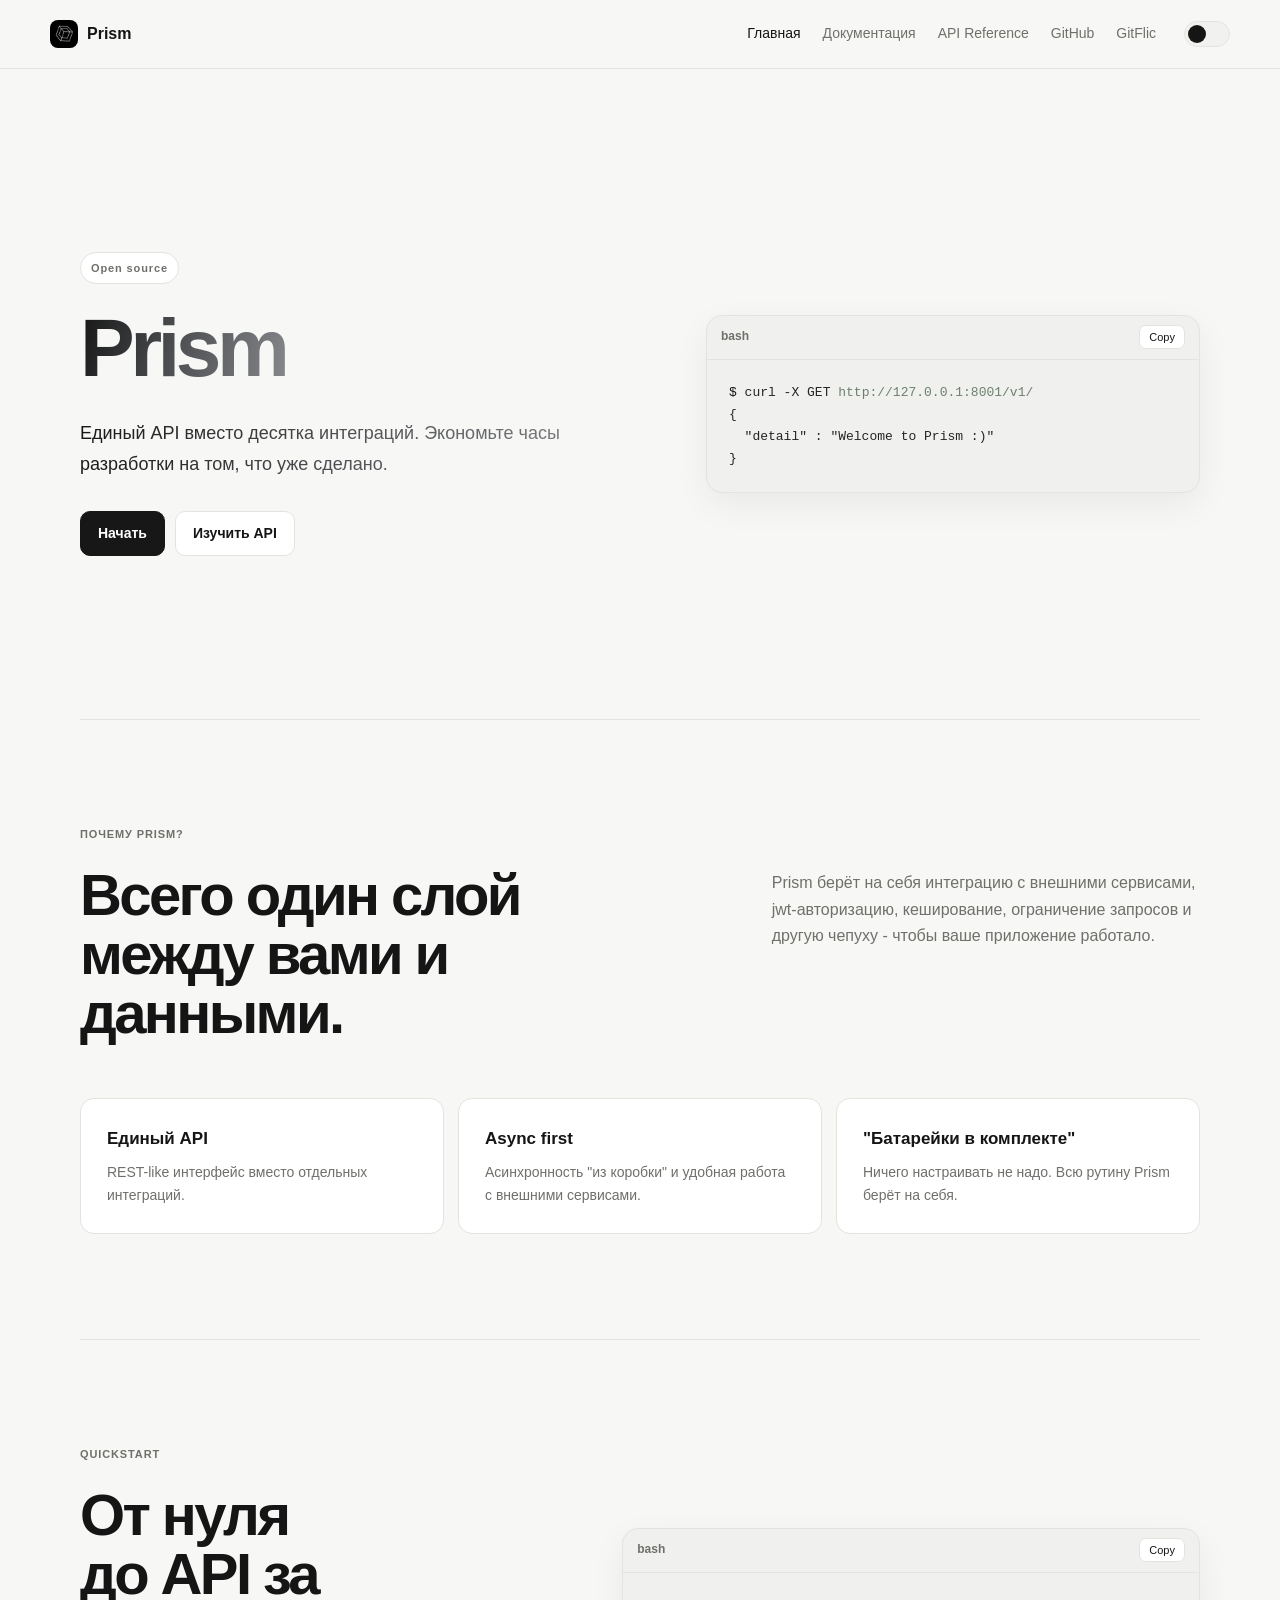
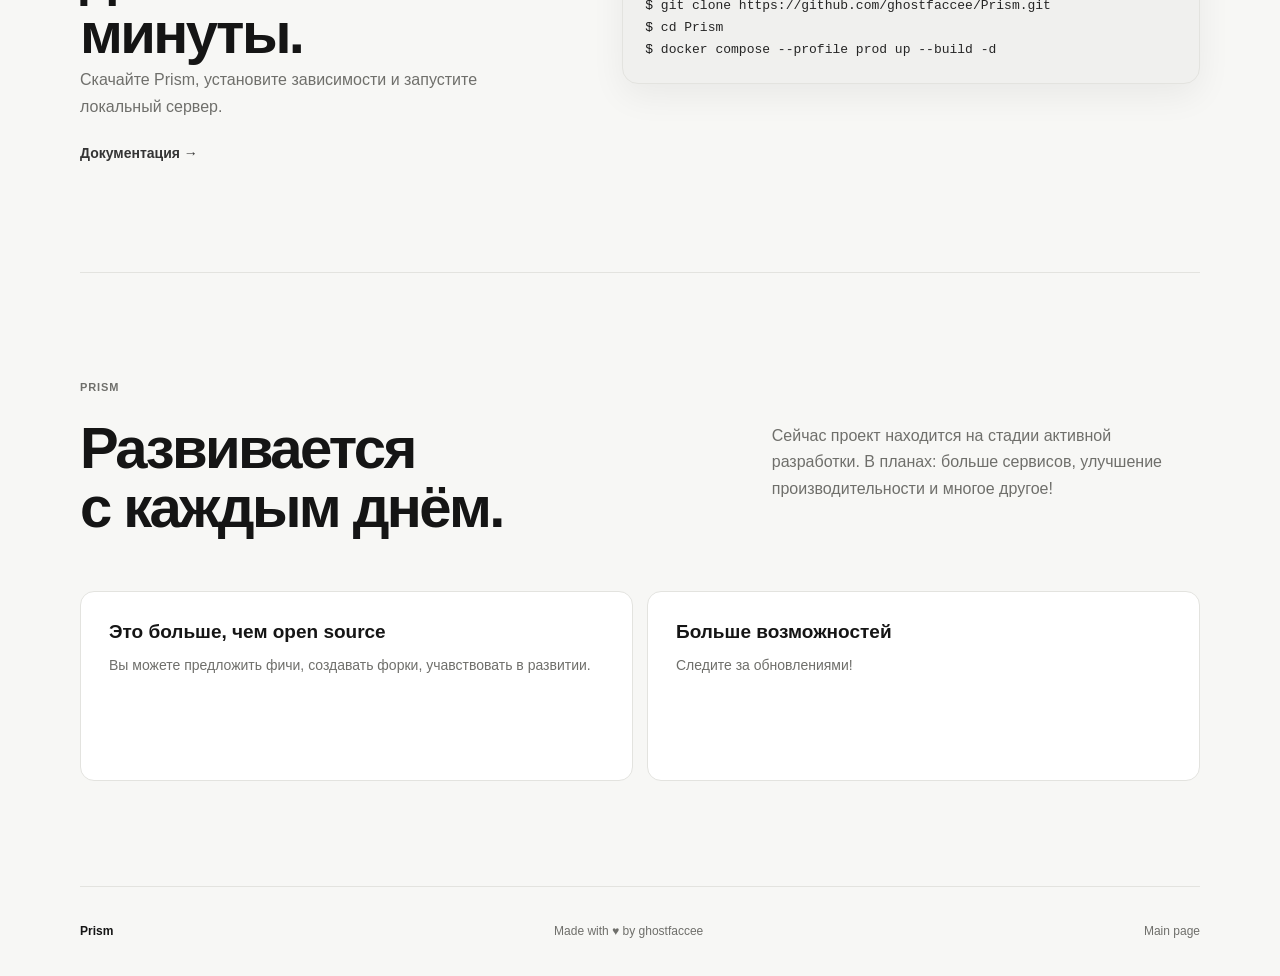
==== webdocs/index.html @ 376c1cf5 "refactor(docs): added html documetation and deploy" ====
<!doctype html>
<html lang="ru">
<head>
  <meta charset="utf-8">
  <meta name="viewport" content="width=device-width, initial-scale=1">

  <script>
    (function () {
      try {
        var theme = localStorage.getItem("prism-theme");

        if (theme !== "dark" && theme !== "light") {
          theme = window.matchMedia("(prefers-color-scheme: dark)").matches
            ? "dark"
            : "light";
        }

        document.documentElement.dataset.theme = theme;
      } catch (error) {
        document.documentElement.dataset.theme = "light";
      }
    })();
  </script>

  <title>Prism</title>
  <link rel="stylesheet" href="assets/css/prism.css">
  <link rel="icon" href="../assets/prism-logo.jpeg">
</head>
<body>

<header class="topbar">
  <div class="topbar-inner">
    <a class="brand" href="index.html">
      <img class="logo-img" src="../assets/prism-logo.jpeg" alt="Prism" width="28" height="28">
      <span>Prism</span>
    </a>

    <nav class="topnav">
      <a class="active" href="index.html">Главная</a>
      <a href="docs/index.html">Документация</a>
      <a href="api/index.html">API Reference</a>
      <a href="https://github.com/ghostfaccee/Prism" target="_blank" rel="noopener">GitHub</a>
      <a href="https://gitflic.ru/project/ghostfaccee/prism" target="_blank" rel="noopener">GitFlic</a>
    </nav>

    <button
      class="theme-toggle"
      type="button"
      data-theme-toggle
      aria-label="Переключить тему">
      <span class="knob"></span>
    </button>
  </div>
</header>

<main>
  <section class="hero wrap">
    <div>
      <div class="pill">Open source</div>

      <h1>
        <span class="gradient-text">Prism</span>
      </h1>

      <p class="lead">
        <span class="gradient-text">Единый API вместо десятка интеграций. 
        Экономьте часы разработки на том, что уже сделано.</span>
      </p>

      <div class="actions">
        <a class="btn primary" href="docs/index.html">Начать</a>
        <a class="btn secondary" href="api/index.html">Изучить API</a>
      </div>
    </div>

    <div class="terminal">
      <div class="head">
        <span>bash</span>
        <button type="button" data-copy-target="hero-code">Copy</button>
      </div>

      <pre id="hero-code"><span class="accent">$</span> curl -X GET <span class="green">http://127.0.0.1:8001/v1/</span>
{ 
  "detail" : "Welcome to Prism :)" 
}</pre>
    </div>
  </section>

  <section class="section wrap">
    <div class="kicker">Почему Prism?</div>

    <div class="row">
      <h2>
        Всего один слой<br>
        между вами и данными.
      </h2>
      <p>
        Prism берёт на себя интеграцию с внешними сервисами, jwt-авторизацию, кеширование, 
        ограничение запросов и другую чепуху - чтобы ваше приложение работало.
      </p>
    </div>

    <div class="features">
      <article>
        <h3>Единый API</h3>
        <p>REST-like интерфейс вместо отдельных интеграций.</p>
      </article>

      <article>
        <h3>Async first</h3>
        <p>Асинхронность "из коробки" и удобная работа с внешними сервисами.</p>
      </article>

      <article>
        <h3>"Батарейки в комплекте"</h3>
        <p>Ничего настраивать не надо. Всю рутину Prism берёт на себя.</p>
      </article>
    </div>
  </section>

  <section class="section wrap split">
    <div>
      <div class="kicker">Quickstart</div>

      <h2>
        От нуля<br>
        до API за минуты.
      </h2>

      <p>
        Скачайте Prism, установите зависимости и запустите локальный сервер.
      </p>

      <a class="text" href="docs/index.html">Документация →</a>
    </div>

    <div class="code">
      <div class="head">
        <span>bash</span>
        <button type="button" data-copy-target="install-code">Copy</button>
      </div>

      <pre id="install-code"><span class="accent">$</span> git clone https://github.com/ghostfaccee/Prism.git
<span class="accent">$</span> cd Prism
<span class="accent">$</span> docker compose --profile prod up --build -d</div></pre>
  </section>

  <section class="section wrap">
    <div class="kicker">Prism</div>

    <div class="row">
      <h2>
        Развивается<br>
        с каждым днём.
      </h2>

      <p>
        Сейчас проект находится на стадии активной разработки. В планах: больше сервисов, улучшение производительности и многое другое!
      </p>
    </div>

    <div class="tool-showcase">
      <article class="tool-card">
        <h3>Это больше, чем open source</h3>
        <p>Вы можете предложить фичи, создавать форки, учавствовать в развитии.</p>
      </article>
      <article class="tool-card">
        <h3>Больше возможностей</h3>
        <p>Следите за обновлениями!</p>
      </article>
    </div>
  </section>
</main>

<footer class="footer wrap">
  <strong>
    <span>Prism</span>
  </strong>

  <span>Made with ♥ by ghostfaccee</span>

  <span>Main page</span>
</footer>
<script src="assets/js/prism.js"></script>
</body>
</html>
---- webdocs/assets/css/prism.css ----
:root {
  color-scheme: light;

  --bg: #f7f7f5;
  --surface: #ffffff;
  --surface-soft: #f1f1ef;

  --text: #151515;
  --muted: #6f6f6b;

  --border: #e3e3df;

  --link: #343434;
  --link-hover: #000000;

  --gradient-start: #161616;
  --gradient-mid: #4e5053;
  --gradient-end: #85878a;

  --code-bg: #f0f0ee;
  --code-text: #252525;

  --button-bg: #171717;
  --button-text: #ffffff;

  --shadow: 0 12px 35px rgba(0, 0, 0, 0.06);
}

:root[data-theme="dark"] {
  color-scheme: dark;

  --bg: #0b0b0d;
  --surface: #121214;
  --surface-soft: #18181b;

  --text: #f3f3f1;
  --muted: #9a9a9a;

  --border: #29292c;

  --link: #eeeeec;
  --link-hover: #ffffff;

  --gradient-start: #ffffff;
  --gradient-mid: #cfd1d5;
  --gradient-end: #777b82;

  --code-bg: #151517;
  --code-text: #e8e8e5;

  --button-bg: #f2f2ef;
  --button-text: #111111;

  --shadow: 0 18px 50px rgba(0, 0, 0, 0.28);
}

* {
  box-sizing: border-box;
}

html {
  scroll-behavior: smooth;
  background: var(--bg);
}

body {
  margin: 0;
  min-width: 320px;
  background: var(--bg);
  color: var(--text);
  font-family:
    Inter, ui-sans-serif, -apple-system, BlinkMacSystemFont,
    "Segoe UI", sans-serif;
  line-height: 1.65;
}

a {
  color: var(--link);
  text-decoration: none;
}

a:hover {
  color: var(--link-hover);
}

button,
a {
  -webkit-tap-highlight-color: transparent;
}

img {
  max-width: 100%;
}

.wrap {
  width: min(1120px, calc(100% - 40px));
  margin-inline: auto;
}

.topbar {
  position: sticky;
  top: 0;
  z-index: 20;

  border-bottom: 1px solid var(--border);
  background: color-mix(in srgb, var(--bg) 92%, transparent);

  backdrop-filter: blur(18px);
  -webkit-backdrop-filter: blur(18px);

}

.topbar-inner {
  width: min(1180px, calc(100% - 40px));
  min-height: 68px;
  margin-inline: auto;

  display: flex;
  align-items: center;
  gap: 28px;
}

.brand {
  display: inline-flex;
  align-items: center;
  gap: 9px;

  font-size: 16px;
  font-weight: 750;
  color: var(--text);
}

.logo-img {
  width: 28px;
  height: 28px;
  min-width: 28px;
  min-height: 28px;
  max-width: 28px;
  max-height: 28px;

  display: block;
  flex: 0 0 28px;

  border-radius: 8px;
  object-fit: cover;
  object-position: center;
}

.topnav {
  display: flex;
  align-items: center;
  gap: 22px;

  margin-left: auto;
}

.topnav a {
  color: var(--muted);
  font-size: 14px;
}

.topnav a:hover,
.topnav a.active {
  color: var(--text);
}

.theme-toggle {
  width: 46px;
  height: 26px;
  padding: 0;

  position: relative;
  flex: 0 0 auto;

  border: 1px solid var(--border);
  border-radius: 999px;

  background: var(--surface-soft);
  cursor: pointer;

  transition:
    background-color 180ms ease,
    border-color 180ms ease;
}

.theme-toggle .knob {
  position: absolute;
  top: 3px;
  left: 3px;

  width: 18px;
  height: 18px;

  border-radius: 50%;
  background: var(--text);

  transition:
    transform 180ms ease,
    background-color 180ms ease;
}

:root[data-theme="dark"] .theme-toggle .knob {
  transform: translateX(20px);
}

.hero {
  min-height: 650px;
  padding-block: 100px 80px;

  display: grid;
  grid-template-columns: minmax(0, 1.05fr) minmax(360px, 0.95fr);
  align-items: center;
  gap: 80px;
}

.pill {
  display: inline-flex;
  align-items: center;

  margin-bottom: 24px;
  padding: 6px 10px;

  border: 1px solid var(--border);
  border-radius: 999px;

  background: var(--surface);
  color: var(--muted);

  font-size: 11px;
  font-weight: 700;
  letter-spacing: 0.08em;
}

.hero h1 {
  max-width: 760px;
  margin: 0;

  font-size: clamp(48px, 7vw, 82px);
  line-height: 0.98;
  letter-spacing: -0.055em;
}

.gradient-text {
  display: inline-block;

  background-image: linear-gradient(
    105deg,
    var(--gradient-start) 0%,
    var(--gradient-mid) 48%,
    var(--gradient-end) 100%
  );

  -webkit-background-clip: text;
  background-clip: text;
  -webkit-text-fill-color: transparent;
  color: transparent;
}

.hero .lead {
  max-width: 650px;
  margin: 30px 0 0;

  color: var(--muted);
  font-size: 18px;
  line-height: 1.7;
}

.actions {
  display: flex;
  flex-wrap: wrap;
  gap: 10px;

  margin-top: 32px;
}

.btn {
  min-height: 44px;
  padding: 10px 17px;

  display: inline-flex;
  align-items: center;
  justify-content: center;

  border: 1px solid var(--border);
  border-radius: 10px;

  font-size: 14px;
  font-weight: 700;

  transition:
    transform 150ms ease,
    background-color 180ms ease,
    color 180ms ease,
    border-color 180ms ease;
}

.btn:hover {
  transform: translateY(-1px);
}

.btn.primary {
  background: var(--button-bg);
  color: var(--button-text);
  border-color: var(--button-bg);
}

.btn.secondary {
  background: var(--surface);
  color: var(--text);
}


.terminal,
.code {
  overflow: hidden;

  border: 1px solid var(--border);
  border-radius: 16px;

  background: var(--code-bg);
  box-shadow: var(--shadow);

  transition:
    background-color 180ms ease,
    border-color 180ms ease;
}

.head {
  min-height: 44px;
  padding: 0 14px;

  display: flex;
  align-items: center;
  justify-content: space-between;

  border-bottom: 1px solid var(--border);

  color: var(--muted);
  font-size: 12px;
  font-weight: 650;
}

.head button {
  padding: 5px 9px;

  border: 1px solid var(--border);
  border-radius: 7px;

  background: var(--surface);
  color: var(--text);

  font-size: 11px;
  cursor: pointer;
}

pre {
  margin: 0;
  padding: 22px;

  overflow-x: auto;

  color: var(--code-text);
  font-family:
    "SFMono-Regular", Consolas, "Liberation Mono", monospace;
  font-size: 13px;
  line-height: 1.7;
}

.accent {
  color: var(--text);
}

.green {
  color: #6d806e;
}

:root[data-theme="dark"] .green {
  color: #aebfae;
}

.section {
  padding-block: 105px;
  border-top: 1px solid var(--border);
}

.kicker {
  margin-bottom: 22px;

  color: var(--muted);

  font-size: 11px;
  font-weight: 750;
  letter-spacing: 0.08em;
  text-transform: uppercase;
}

.row {
  display: grid;
  grid-template-columns: minmax(0, 1fr) minmax(280px, 0.7fr);
  gap: 80px;
  align-items: start;
}

.row h2,
.split h2 {
  margin: 0;

  font-size: clamp(34px, 5vw, 58px);
  line-height: 1.02;
  letter-spacing: -0.045em;
}

.row > p,
.split > div > p {
  margin: 5px 0 0;

  color: var(--muted);
  font-size: 16px;
}

.features {
  display: grid;
  grid-template-columns: repeat(3, 1fr);
  gap: 14px;

  margin-top: 55px;
}

.features article {
  padding: 26px;

  border: 1px solid var(--border);
  border-radius: 14px;

  background: var(--surface);

  transition:
    transform 150ms ease,
    background-color 180ms ease,
    border-color 180ms ease;
}

.features article:hover {
  transform: translateY(-2px);
}

.features h3 {
  margin: 0 0 8px;
  font-size: 17px;
}

.features p {
  margin: 0;
  color: var(--muted);
  font-size: 14px;
}

.icon {
  display: none;
}

.split {
  display: grid;
  grid-template-columns: minmax(0, 0.8fr) minmax(360px, 1fr);
  gap: 80px;
  align-items: center;
}

.text {
  display: inline-block;
  margin-top: 22px;

  font-size: 14px;
  font-weight: 700;
}

.tool-showcase {
  display: grid;
  grid-template-columns: repeat(2, 1fr);
  gap: 14px;

  margin-top: 55px;
}

.tool-card {
  min-height: 190px;
  padding: 28px;

  display: flex;
  flex-direction: column;
  justify-content: flex-start;

  border: 1px solid var(--border);
  border-radius: 14px;

  background: var(--surface);

  transition:
    transform 150ms ease,
    background-color 180ms ease,
    border-color 180ms ease;
}

.tool-card:hover {
  transform: translateY(-2px);
}

.tool-card h3 {
  margin: 0 0 9px;

  font-size: 19px;
  line-height: 1.3;
}

.tool-card p {
  max-width: 540px;
  margin: 0;

  color: var(--muted);
  font-size: 14px;
  line-height: 1.65;
}

.tool-number,
.mono-line {
  display: none;
}

.docs-layout {
  width: min(1180px, calc(100% - 40px));
  margin: 0 auto;

  display: grid;
  grid-template-columns: 210px minmax(0, 760px);
  gap: 70px;

  padding-block: 65px 100px;
}

.side {
  min-width: 0;
}

.sidein {
  position: sticky;
  top: 95px;
}

.side label {
  display: block;
  margin-bottom: 12px;

  color: var(--muted);
  font-size: 10px;
  font-weight: 750;
  letter-spacing: 0.08em;
}

.side a {
  display: block;
  padding: 5px 0;

  color: var(--muted);
  font-size: 13px;
}

.side a:hover,
.side a.active {
  color: var(--text);
}

.side details {
  margin-top: 22px;
}

.side details summary {
  margin-bottom: 7px;

  color: var(--muted);
  cursor: pointer;

  font-size: 10px;
  font-weight: 750;
  letter-spacing: 0.08em;

  list-style: none;
}

.side details summary::-webkit-details-marker {
  display: none;
}

.side details summary::after {
  content: "⌄";
  float: right;
  transition: transform 150ms ease;
}

.side details[open] summary::after {
  transform: rotate(180deg);
}

.doc {
  min-width: 0;
}

.doc h1 {
  margin: 0 0 20px;

  font-size: clamp(38px, 5vw, 58px);
  line-height: 1.05;
  letter-spacing: -0.045em;
}

.doc h2 {
  margin: 52px 0 14px;

  font-size: 27px;
  line-height: 1.2;
  letter-spacing: -0.025em;
}

.doc h3 {
  margin: 36px 0 10px;
  font-size: 20px;
}

.doc p,
.doc li {
  color: var(--muted);
  font-size: 15px;
}

.doc strong {
  color: var(--text);
}

.doc ul,
.doc ol {
  padding-left: 22px;
}

.doc li + li {
  margin-top: 7px;
}

.doc a {
  text-decoration: underline;
  text-underline-offset: 3px;
}

.doc code {
  padding: 2px 5px;
  border-radius: 5px;
  background: var(--code-bg);
  color: var(--text);
  font-family: "SFMono-Regular", Consolas, monospace;
  font-size: 0.9em;
}

.doc pre {
  margin: 20px 0;
  border: 1px solid var(--border);
  border-radius: 12px;
  background: var(--code-bg);
}

.doc-fold {
  margin-top: 35px;
  border-top: 1px solid var(--border);
}

.doc-fold details {
  border-bottom: 1px solid var(--border);
}

.doc-fold summary {
  padding: 17px 0;

  display: flex;
  align-items: center;
  justify-content: space-between;

  cursor: pointer;

  font-size: 14px;
  font-weight: 750;
  list-style: none;
}

.doc-fold summary::-webkit-details-marker {
  display: none;
}

.doc-fold summary::after {
  content: "⌄";
  color: var(--muted);
  transition: transform 150ms ease;
}

.doc-fold details[open] summary::after {
  transform: rotate(180deg);
}

.fold-body {
  padding: 0 0 18px;
}

.footer {
  min-height: 90px;

  display: flex;
  align-items: center;
  justify-content: space-between;
  gap: 20px;

  border-top: 1px solid var(--border);

  color: var(--muted);
  font-size: 12px;
}

.footer strong {
  display: inline-flex;
  align-items: center;
  gap: 8px;
  color: var(--text);
}

@media (max-width: 900px) {
  .topbar-inner {
    width: min(100% - 28px, 1180px);
    gap: 14px;
  }

  .topnav {
    margin-left: auto;
    min-width: 0;
    max-width: 52vw;
    overflow-x: auto;
    scrollbar-width: none;
  }

  .topnav::-webkit-scrollbar {
    display: none;
  }

  .topnav a {
    white-space: nowrap;
  }

  .hero {
    grid-template-columns: 1fr;
    gap: 44px;
    padding-block: 70px;
  }

  .row,
  .split {
    grid-template-columns: 1fr;
    gap: 30px;
  }

  .features,
  .tool-showcase {
    grid-template-columns: repeat(2, 1fr);
  }

  .docs-layout {
    grid-template-columns: 190px minmax(0, 1fr);
    gap: 38px;
  }
}

@media (max-width: 700px) {
  .topbar-inner {
    min-height: 60px;
  }

  .topnav {
    max-width: 46vw;
    gap: 16px;
  }

  .topnav a {
    font-size: 13px;
  }

  .hero {
    padding-block: 56px 62px;
  }

  .hero h1 {
    font-size: clamp(44px, 13vw, 68px);
  }

  .hero .lead {
    font-size: 16px;
  }

  .actions {
    width: 100%;
  }

  .btn {
    flex: 1 1 180px;
  }

  .features,
  .tool-showcase {
    grid-template-columns: 1fr;
  }

  .docs-layout {
    width: min(100% - 28px, 760px);
    grid-template-columns: 1fr;
    gap: 30px;
    padding-block: 38px 70px;
  }

  .sidein {
    position: static;
    padding: 14px 16px;
    border: 1px solid var(--border);
    border-radius: 12px;
    background: var(--surface);
  }

  .doc h1 {
    font-size: clamp(36px, 12vw, 52px);
  }

  .doc h2 {
    margin-top: 42px;
    font-size: 24px;
  }

  pre {
    font-size: 12px;
    padding: 17px;
  }

  .footer {
    width: min(100% - 28px, 1180px);
    padding-block: 25px;
    flex-direction: column;
    align-items: flex-start;
  }
}

@media (max-width: 480px) {
  .wrap,
  .topbar-inner,
  .docs-layout {
    width: calc(100% - 24px);
  }

  .brand .logo-img {
    width: 26px;
    height: 26px;
    min-width: 26px;
    min-height: 26px;
    max-width: 26px;
    max-height: 26px;
    flex-basis: 26px;
  }

  .topnav {
    max-width: 38vw;
  }

  .theme-toggle {
    width: 44px;
    height: 25px;
  }

  .theme-toggle .knob {
    width: 17px;
    height: 17px;
  }

  :root[data-theme="dark"] .theme-toggle .knob {
    transform: translateX(19px);
  }

  .hero h1 {
    font-size: 43px;
  }

  .actions {
    flex-direction: column;
  }

  .btn {
    width: 100%;
  }
}

.doc-warning {
  background: color-mix(in srgb, #ffc107 10%, var(--surface));
  border-left: 4px solid #ffc107;
  border-radius: 8px;
  padding: 16px 20px;
  margin: 20px 0 32px;
  color: var(--text);
  font-size: 14px;
  line-height: 1.6;
}

.doc-warning strong {
  color: var(--text);
}

.doc-warning a {
  color: var(--link);
  text-decoration: underline;
  text-underline-offset: 2px;
}

.doc-warning a:hover {
  color: var(--link-hover);
}

:root[data-theme="dark"] .doc-warning {
  background: color-mix(in srgb, #ffc107 8%, var(--surface));
  border-color: #ffc107;
}
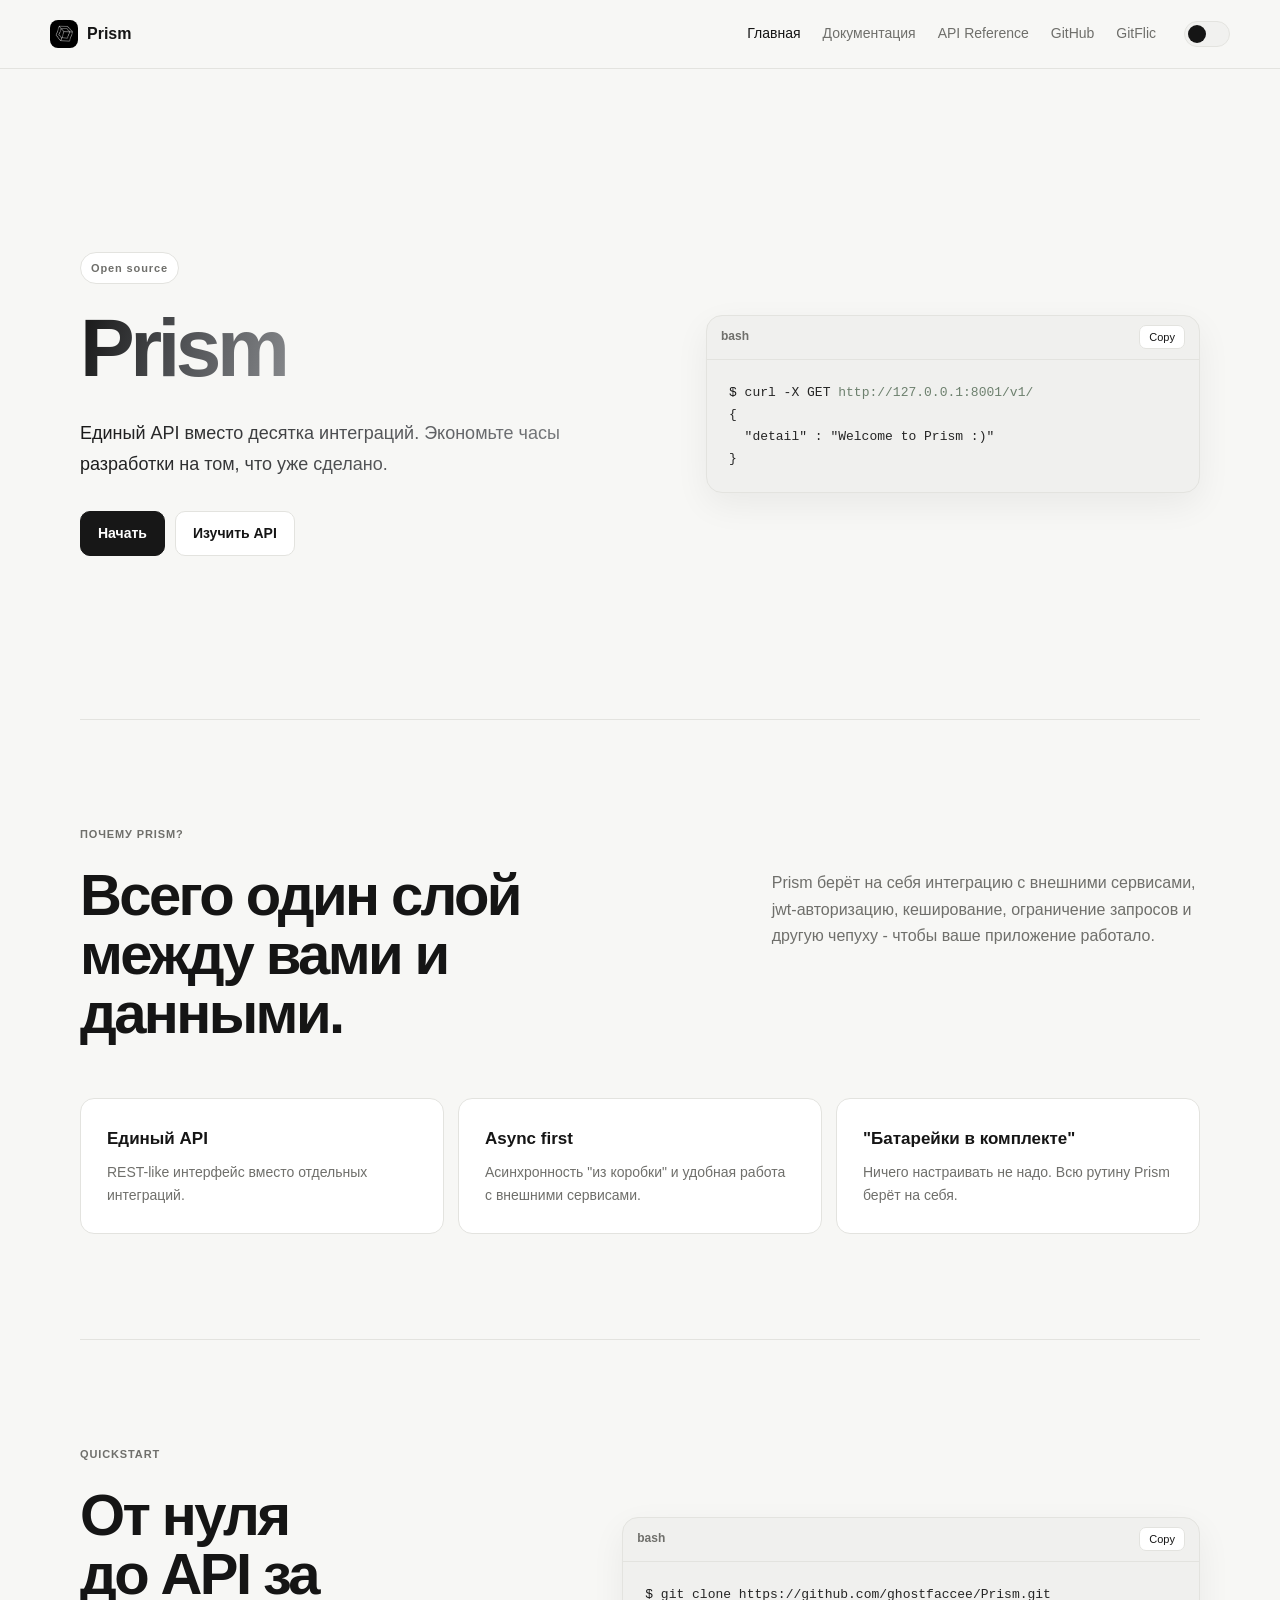
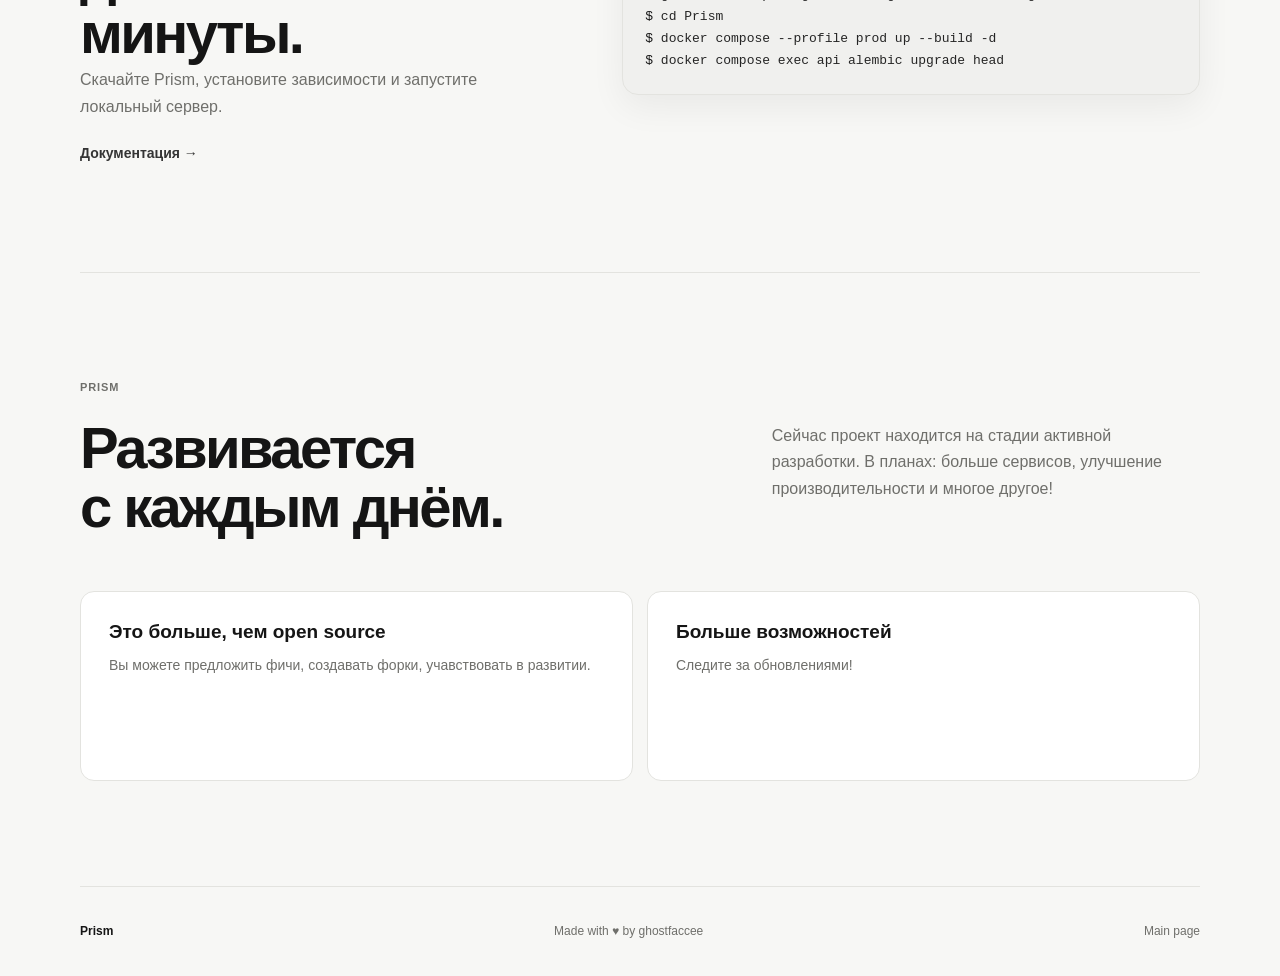
==== commit 40272dc8: "refactor(webdocs): update" ====
--- a/webdocs/index.html
+++ b/webdocs/index.html
@@ -24,14 +24,14 @@
 
   <title>Prism</title>
   <link rel="stylesheet" href="assets/css/prism.css">
-  <link rel="icon" href="../assets/prism-logo.jpeg">
+  <link rel="icon" href="./assets/prism-logo.jpeg">
 </head>
 <body>
 
 <header class="topbar">
   <div class="topbar-inner">
     <a class="brand" href="index.html">
-      <img class="logo-img" src="../assets/prism-logo.jpeg" alt="Prism" width="28" height="28">
+      <img class="logo-img" src="./assets/prism-logo.jpeg" alt="Prism" width="28" height="28">
       <span>Prism</span>
     </a>
 
@@ -142,7 +142,8 @@
 
       <pre id="install-code"><span class="accent">$</span> git clone https://github.com/ghostfaccee/Prism.git
 <span class="accent">$</span> cd Prism
-<span class="accent">$</span> docker compose --profile prod up --build -d</div></pre>
+<span class="accent">$</span> docker compose --profile prod up --build -d
+<span class="accent">$</span> docker compose exec api alembic upgrade head</div></pre>
   </section>
 
   <section class="section wrap">
--- a/webdocs/assets/css/prism.css
+++ b/webdocs/assets/css/prism.css
@@ -888,11 +888,22 @@
   }
 
   .actions {
-    flex-direction: column;
+    flex-direction: row;
+    flex-wrap: wrap;
+    gap: 8px;
   }
 
   .btn {
-    width: 100%;
+    width: auto;
+    flex: 0 1 auto;
+    min-width: 100px;
+    padding: 8px 14px;
+    font-size: 13px;
+    min-height: 38px;
+  }
+
+  .hero .lead {
+    font-size: 15px;
   }
 }
 
